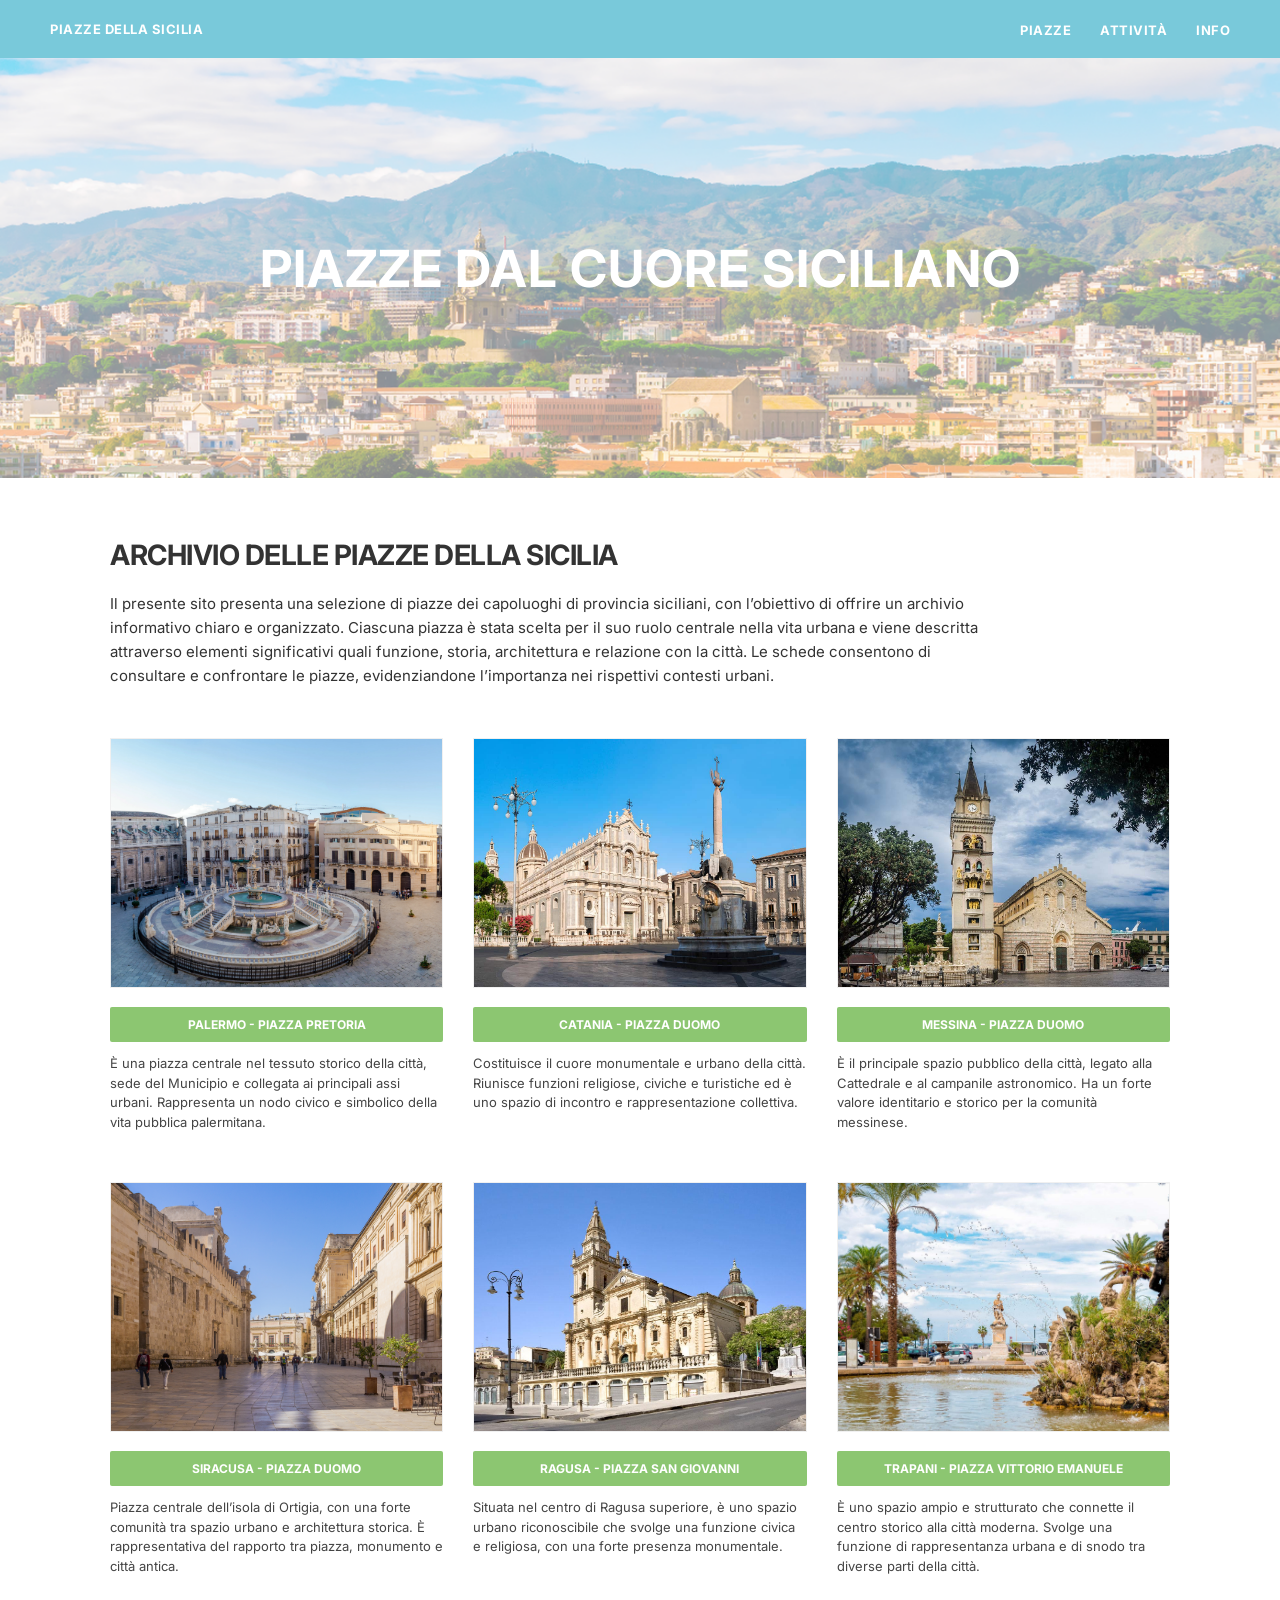
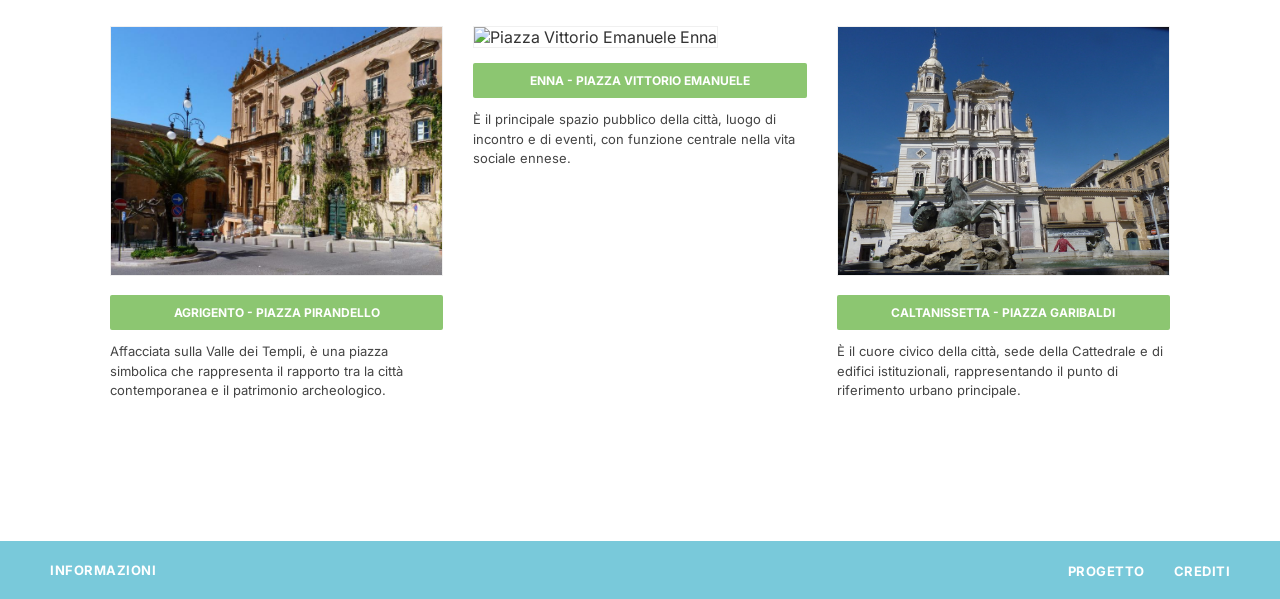
==== index.html @ 1d8054f3 "Add files via upload" ====
<!DOCTYPE html>
<html lang="it">
<head>
    <meta charset="UTF-8">
    <meta name="viewport" content="width=device-width, initial-scale=1.0">
    <title>Piazze dal cuore siciliano</title>
    <link rel="preconnect" href="https://fonts.googleapis.com">
    <link rel="preconnect" href="https://fonts.gstatic.com" crossorigin>
    <link href="https://fonts.googleapis.com/css2?family=Inter:wght@400;700&display=swap" rel="stylesheet">
    <link rel="stylesheet" href="CSS/style-sitopiazze.css">
</head>
<body>

    <header>
        <div class="header-content">
            <a href="index.html" class="logo-link">PIAZZE DELLA SICILIA</a>
            <nav>
                <a href="#">PIAZZE</a>
                <a href="#">ATTIVITÀ</a>
                <a href="#">INFO</a>
            </nav>
        </div>
    </header>

    <section class="hero">
        <img src="IMMAGINI/BANNER SITO SICILIA.png" alt="Panorama Sicilia">
        <div class="hero-overlay">
            <h1>PIAZZE DAL CUORE SICILIANO</h1>
        </div>
    </section>

    <main>
        <section class="intro-container">
            <h2 class="section-title">ARCHIVIO DELLE PIAZZE DELLA SICILIA</h2>
            <p class="intro-text">
                Il presente sito presenta una selezione di piazze dei capoluoghi di provincia siciliani, con l’obiettivo di offrire un archivio informativo chiaro e organizzato. Ciascuna piazza è stata scelta per il suo ruolo centrale nella vita urbana e viene descritta attraverso elementi significativi quali funzione, storia, architettura e relazione con la città.
                Le schede consentono di consultare e confrontare le piazze, evidenziandone l’importanza nei rispettivi contesti urbani.
            </p>
        </section>

        <div class="cards-grid">
            <a href="palermo.html" class="card-link">
                <article class="card">
                    <img src="IMMAGINI/PALERMO FOTO 4.webp" alt="Piazza Pretoria">
                    <div class="card-body">
                        <h6>PALERMO - PIAZZA PRETORIA</h6>
                        <p>È una piazza centrale nel tessuto storico della città, sede del Municipio e collegata ai principali assi urbani. Rappresenta un nodo civico e simbolico della vita pubblica palermitana.</p>
                    </div>
                </article>
            </a>

            <a href="catania.html" class="card-link">
                <article class="card">
                    <img src="IMMAGINI/CATANIA.jpg" alt="Piazza Duomo Catania">
                    <div class="card-body">
                        <h6>CATANIA - PIAZZA DUOMO</h6>
                        <p>Costituisce il cuore monumentale e urbano della città. Riunisce funzioni religiose, civiche e turistiche ed è uno spazio di incontro e rappresentazione collettiva.</p>
                    </div>
                </article>
            </a>

            <a href="messina.html" class="card-link">
                <article class="card">
                    <img src="IMMAGINI/MESSINA.jpg" alt="Piazza Duomo Messina">
                    <div class="card-body">
                        <h6>MESSINA - PIAZZA DUOMO</h6>
                        <p>È il principale spazio pubblico della città, legato alla Cattedrale e al campanile astronomico. Ha un forte valore identitario e storico per la comunità messinese.</p>
                    </div>
                </article>
            </a>

            <a href="siracusa.html" class="card-link">
                <article class="card">
                    <img src="IMMAGINI/SIRACUSA.jpg" alt="Piazza Duomo Siracusa">
                    <div class="card-body">
                        <h6>SIRACUSA - PIAZZA DUOMO</h6>
                        <p>Piazza centrale dell’isola di Ortigia, con una forte comunità tra spazio urbano e architettura storica. È rappresentativa del rapporto tra piazza, monumento e città antica.</p>
                    </div>
                </article>
            </a>

            <a href="ragusa.html" class="card-link">
                <article class="card">
                    <img src="IMMAGINI/RAGUSA.jpg" alt="Piazza San Giovanni">
                    <div class="card-body">
                        <h6>RAGUSA - PIAZZA SAN GIOVANNI</h6>
                        <p>Situata nel centro di Ragusa superiore, è uno spazio urbano riconoscibile che svolge una funzione civica e religiosa, con una forte presenza monumentale.</p>
                    </div>
                </article>
            </a>

            <a href="trapani.html" class="card-link">
                <article class="card">
                    <img src="IMMAGINI/TRAPANI.jpg" alt="Piazza Vittorio Emanuele">
                    <div class="card-body">
                        <h6>TRAPANI - PIAZZA VITTORIO EMANUELE</h6>
                        <p>È uno spazio ampio e strutturato che connette il centro storico alla città moderna. Svolge una funzione di rappresentanza urbana e di snodo tra diverse parti della città.</p>
                    </div>
                </article>
            </a>

            <a href="agrigento.html" class="card-link">
                <article class="card">
                    <img src="IMMAGINI/AGRIGENTO.jpg" alt="Piazza Pirandello">
                    <div class="card-body">
                        <h6>AGRIGENTO - PIAZZA PIRANDELLO</h6>
                        <p>Affacciata sulla Valle dei Templi, è una piazza simbolica che rappresenta il rapporto tra la città contemporanea e il patrimonio archeologico.</p>
                    </div>
                </article>
            </a>

            <a href="enna.html" class="card-link">
                <article class="card">
                    <img src="IMMAGINI/ENNA.jpg" alt="Piazza Vittorio Emanuele Enna">
                    <div class="card-body">
                        <h6>ENNA - PIAZZA VITTORIO EMANUELE</h6>
                        <p>È il principale spazio pubblico della città, luogo di incontro e di eventi, con funzione centrale nella vita sociale ennese.</p>
                    </div>
                </article>
            </a>

            <a href="caltanissetta.html" class="card-link">
                <article class="card">
                    <img src="IMMAGINI/CALTANISSETTA.jpg" alt="Piazza Garibaldi">
                    <div class="card-body">
                        <h6>CALTANISSETTA - PIAZZA GARIBALDI</h6>
                        <p>È il cuore civico della città, sede della Cattedrale e di edifici istituzionali, rappresentando il punto di riferimento urbano principale.</p>
                    </div>
                </article>
            </a>
        </div>
    </main>

<footer>
    <div class="footer-content">
        <a href="#" class="footer-left">INFORMAZIONI</a>
        
        <div class="footer-right">
            <a href="#">PROGETTO</a>
            <a href="#">CREDITI</a>
        </div>
    </div>
</footer>
</body>
</html>
---- CSS/style-sitopiazze.css ----
* {
    box-sizing: border-box;
    margin: 0;
    padding: 0;
}

body {
    font-family: 'Inter', sans-serif;
    background-color: #fff;
    color: #333;
    overflow-x: hidden;
}

header {
    background-color: #79c9da;
    height: 58px; 
    width: 100%;
    display: flex;
    align-items: center;
    padding: 0 50px; 
}

.header-content {
    display: flex;
    justify-content: space-between;
    align-items: center;
    width: 100%;
    max-width: 1200px;
    margin: 0 auto;
}

.logo-link, nav a {
    color: white;
    text-decoration: none;
    font-weight: 700;
    font-size: 13px; 
    letter-spacing: 0.5px;
}

nav a {
    margin-left: 25px; 
}

.hero {
    position: relative;
    width: 100vw;
    height: 420px;
    left: 50%;
    right: 50%;
    margin-left: -50vw;
    margin-right: -50vw;
}

.hero img {
    width: 100%;
    height: 100%;
    object-fit: cover;
}

.hero-overlay {
    position: absolute;
    top: 50%;
    left: 50%;
    transform: translate(-50%, -50%);
    width: 100%;
    text-align: center;
}

.hero-overlay h1 {
    color: white;
    font-size: 3.2rem;
    font-weight: 700;
    letter-spacing: 1px;
}

main {
    max-width: 1100px;
    margin: 0 auto;
    padding: 60px 20px;
}

.intro-container {
    margin-bottom: 50px;
}

.section-title {
    font-size: 28px;
    font-weight: 700;
    margin-bottom: 20px;
    letter-spacing: -0.5px;
}

.intro-text {
    font-size: 15px;
    line-height: 1.6;
    color: #333;
    max-width: 900px;
}

.cards-grid {
    display: grid;
    grid-template-columns: repeat(3, 1fr);
    gap: 50px 30px;
}

.card-link {
    text-decoration: none;
    color: inherit;
}

.card img {
    width: 100%;
    height: 250px;
    object-fit: cover;
    border: 1px solid #f0f0f0;
}

.card-body {
    padding-top: 15px;
}

.card-body h6 {
    background-color: #8cc671;
    color: white;
    text-align: center;
    padding: 10px;
    font-size: 12px;
    font-weight: 700;
    margin-bottom: 12px;
    border-radius: 2px;
}

.card-body p {
    font-size: 13px;
    line-height: 1.5;
    color: #444;
}

footer {
    background-color: #79c9da;
    height: 58px; 
    width: 100%;
    margin-top: 80px;
    display: flex;
    align-items: center;
    padding: 0 50px; 
}

.footer-content {
    display: flex;
    justify-content: space-between; 
    align-items: center;
    width: 100%;
    max-width: 1200px;
    margin: 0 auto;
}

footer a {
    color: white;
    text-decoration: none;
    font-weight: 700;
    font-size: 13px; 
    letter-spacing: 0.5px;
}

.footer-right a {
    margin-left: 25px;
}

@media (max-width: 900px) {
    .cards-grid { grid-template-columns: repeat(2, 1fr); }
    header, footer { padding: 0 20px; }
}
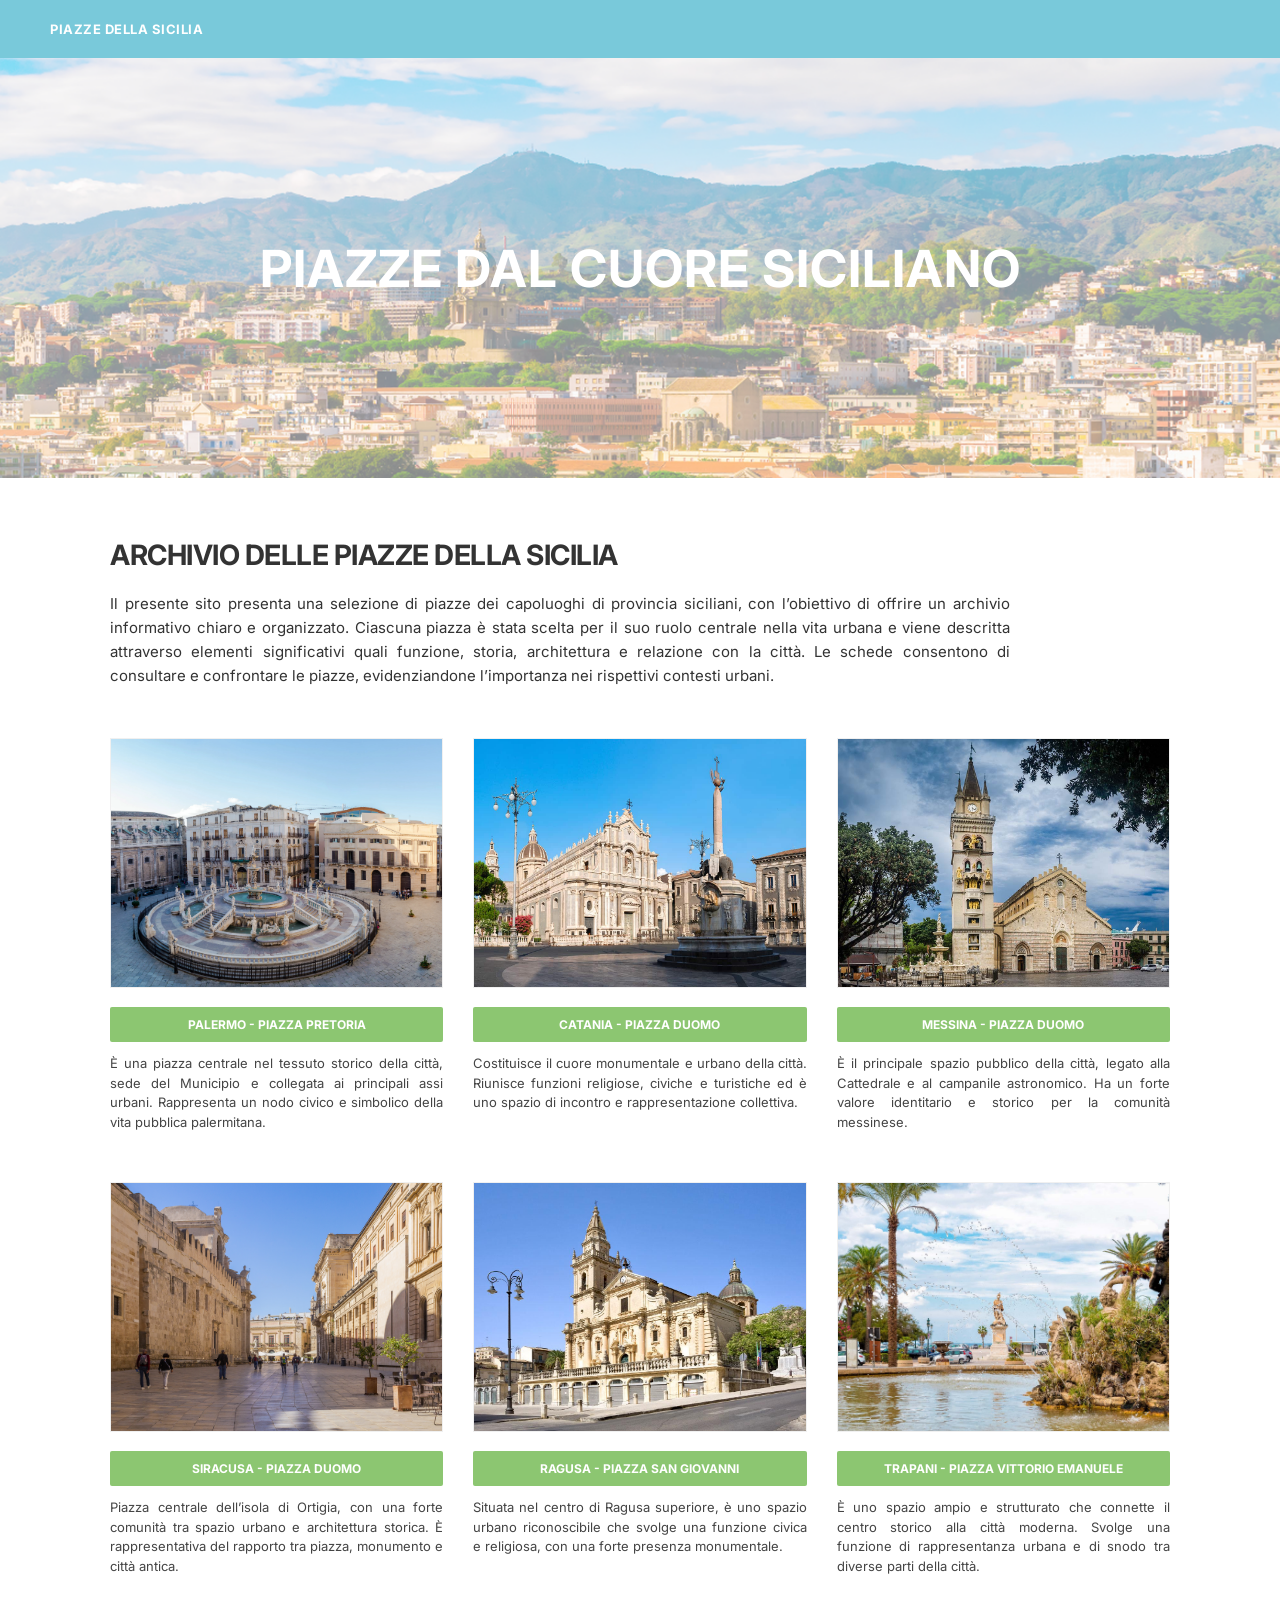
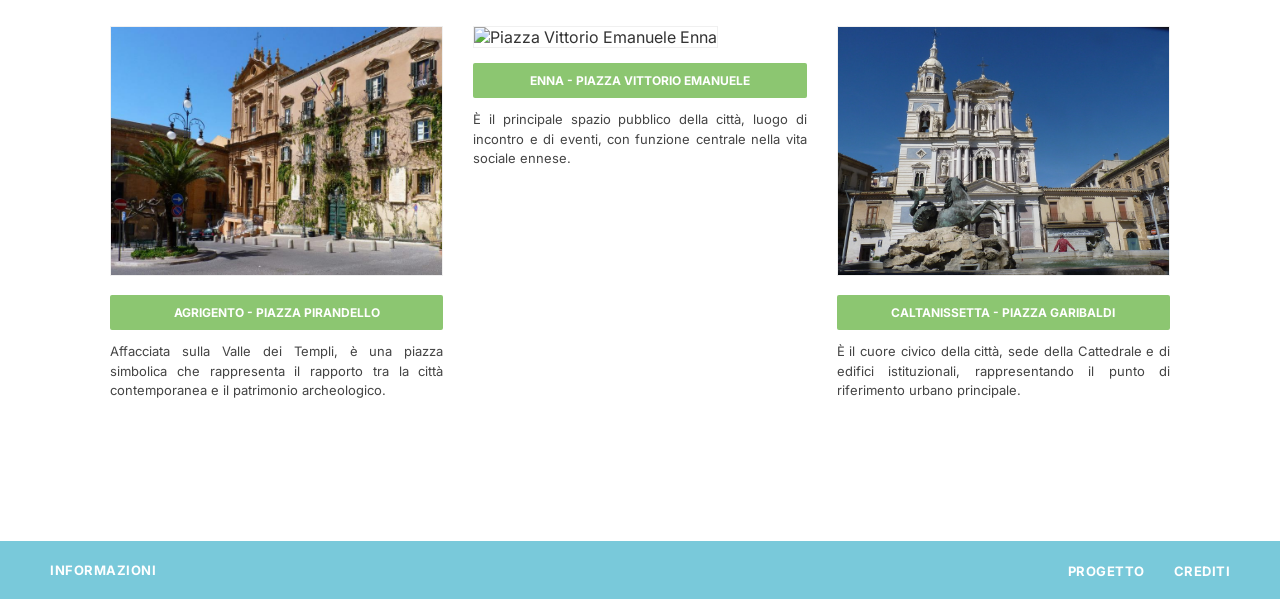
==== commit 6c39df7a: "modifiche nav bar e testo giustificato" ====
--- a/index.html
+++ b/index.html
@@ -14,11 +14,6 @@
     <header>
         <div class="header-content">
             <a href="index.html" class="logo-link">PIAZZE DELLA SICILIA</a>
-            <nav>
-                <a href="#">PIAZZE</a>
-                <a href="#">ATTIVITÀ</a>
-                <a href="#">INFO</a>
-            </nav>
         </div>
     </header>
 
--- a/CSS/style-sitopiazze.css
+++ b/CSS/style-sitopiazze.css
@@ -2,6 +2,10 @@
     box-sizing: border-box;
     margin: 0;
     padding: 0;
+}
+
+p {
+    text-align: justify;
 }
 
 body {
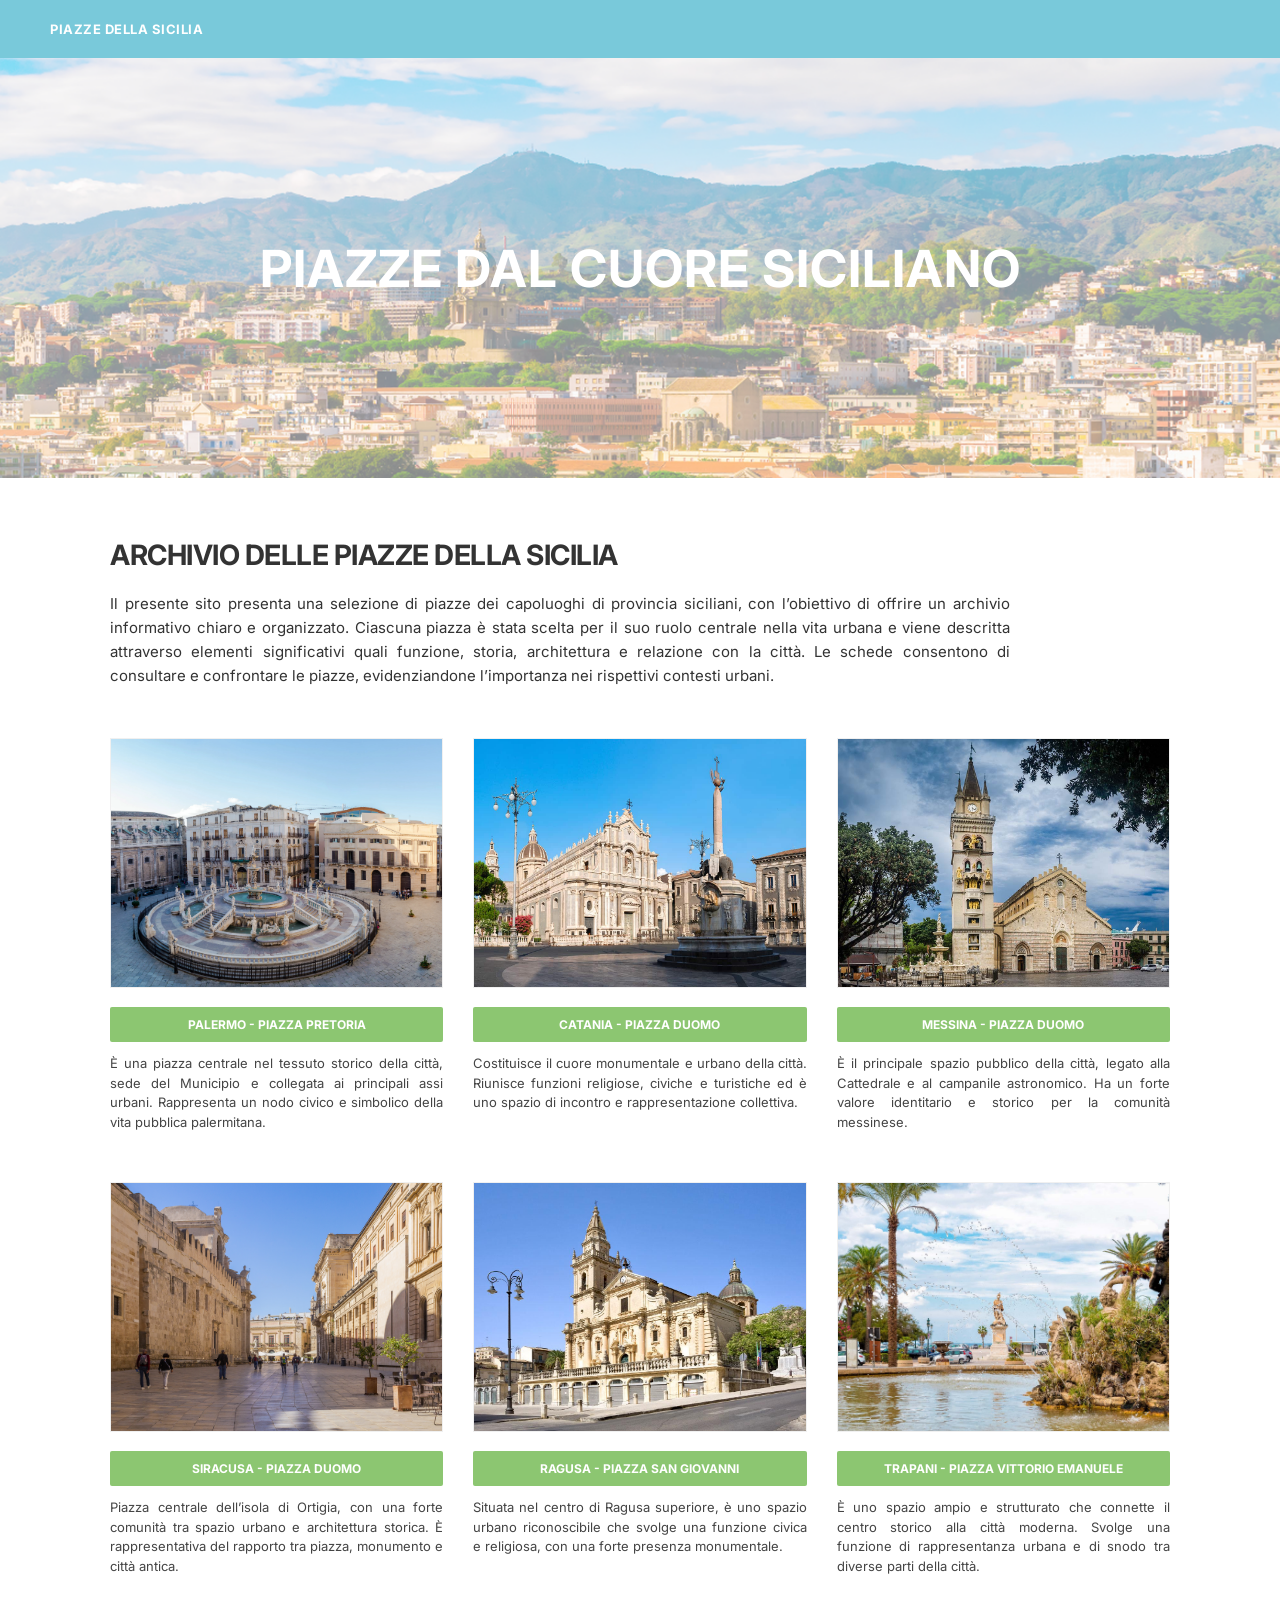
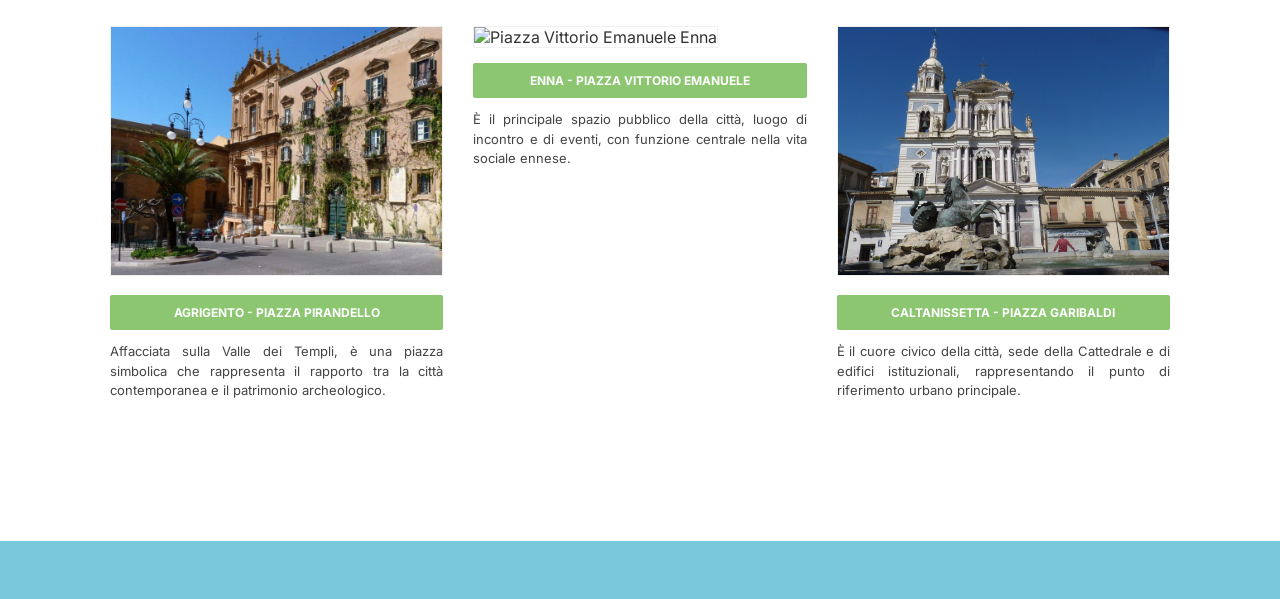
==== commit 43aca19b: "footer" ====
--- a/index.html
+++ b/index.html
@@ -127,14 +127,6 @@
     </main>
 
 <footer>
-    <div class="footer-content">
-        <a href="#" class="footer-left">INFORMAZIONI</a>
-        
-        <div class="footer-right">
-            <a href="#">PROGETTO</a>
-            <a href="#">CREDITI</a>
-        </div>
-    </div>
 </footer>
 </body>
 </html>
